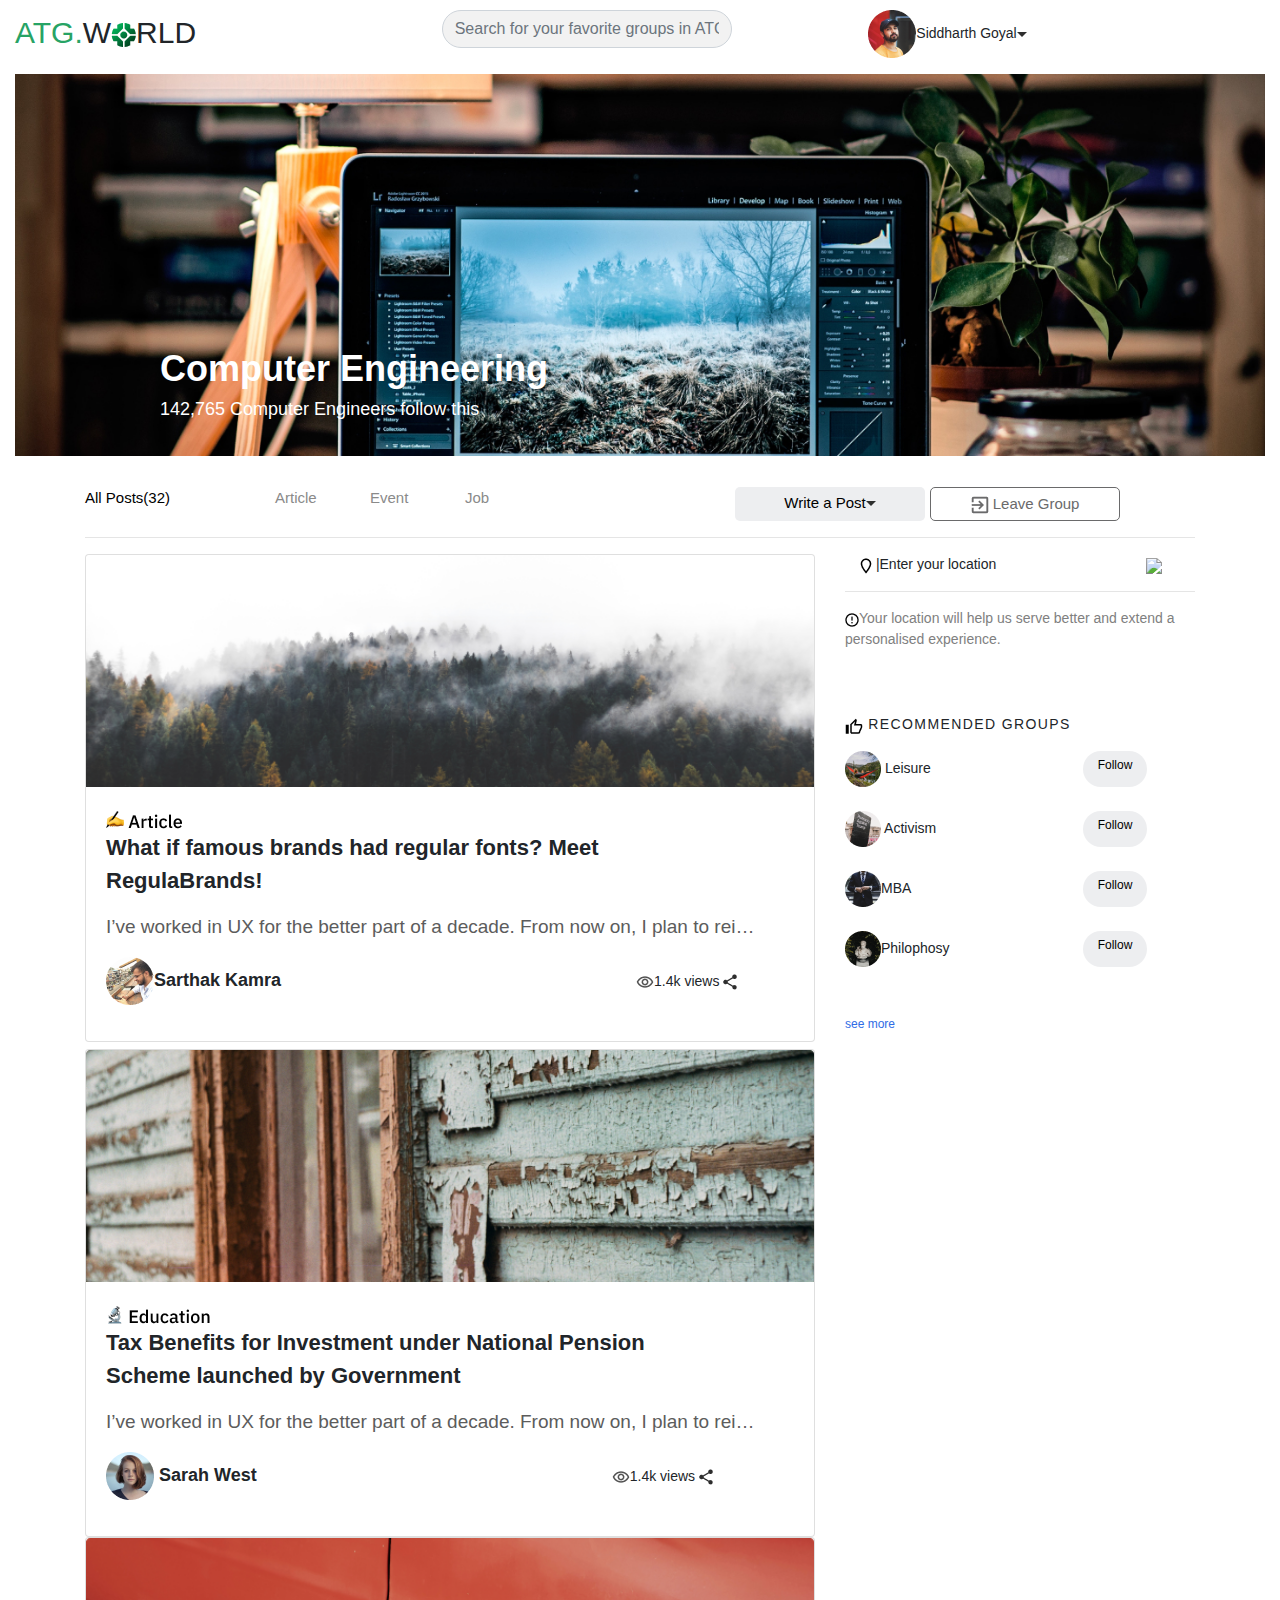
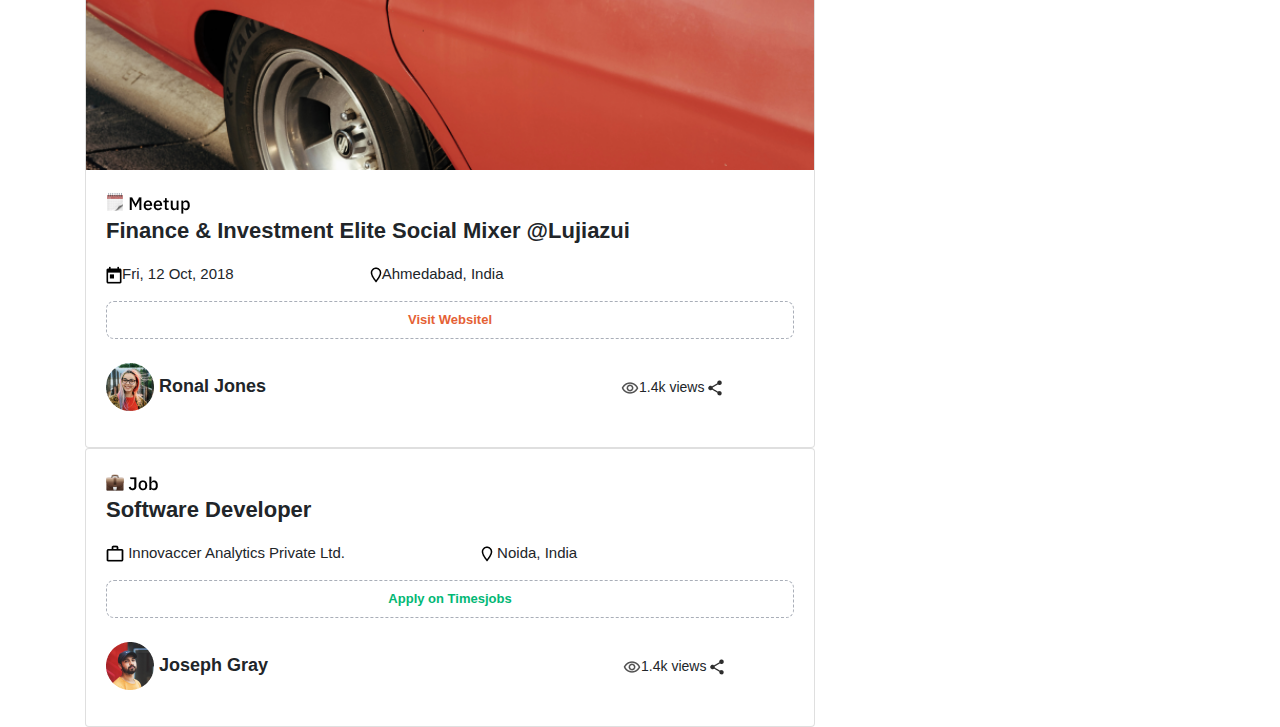
==== 1.html @ 4dee5a4a "ATG project uploading" ====
<!DOCTYPE html>
<html>
<head>
	<title>ATG world</title>
	<style type="text/css">
		.b{
	        position: relative;
	        left: 100px;
	        top: 20px;
	        color:  red;
	    }
	    .mobilephoto{
	    	display:none;
	    }
	    .c{
	    	 
	    	width :106px;
            height :32px;
            font-weight: 700;
            background: #F1F3F5;
            padding: 3px;
            border-radius: 4px;
            
            font-weight: 500
        }
        .d{
        	border: 2px solid red;
        	height: 28px;
        	width: 76px;
        	border-radius: 4px;
        	margin-top: 
        	margin-left;
        }
        .f{
        	 position: relative;
    border: 2px solid white;
    width: 100px;
    height: 40px;
    top: left:;
    top: -219px;
    left: 256px;
    color: white;
    border-radius: 4px;
    padding: 4px;
    font-weight: 500
        }
        .g{
        	height: 36px;
            width: 42px;
            background: #EDEEF0;
             
             
        }
        .g1{
        	     height: 36px;
    width: 82px;
    background: #EDEEF0;
    margin-top: -56px;
    margin-left: 247px;
    border-radius: 4px;
        	 

        }
        .h{
        	border:0.7px dashed #A9AEB8;
        	border-radius: 8px;
        	color: #E56135;
        	font-size: 13px;
        	font-weight: 600;
        	padding: 8px;
        }
	    @media(max-width: 724px){
          .mobilephoto{
            display: block;
          }
          .webphoto{
            display: none;
          }
        }  
	</style>

	<link rel="stylesheet" href="https://stackpath.bootstrapcdn.com/bootstrap/4.3.1/css/bootstrap.min.css">
  <link
    rel="stylesheet"
    href="https://cdnjs.cloudflare.com/ajax/libs/animate.css/4.1.1/animate.min.css"
  />
	 <link rel="stylesheet"  href="https://stackpath.bootstrapcdn.com/font-awesome/4.7.0/css/font-awesome.min.css">
	<link rel="stylesheet" href="https://stackpath.bootstrapcdn.com/bootstrap/4.3.1/css/bootstrap.min.css" integrity="sha384-ggOyR0iXCbMQv3Xipma34MD+dH/1fQ784/j6cY/iJTQUOhcWr7x9JvoRxT2MZw1T" crossorigin="anonymous">

    <script src="https://code.jquery.com/jquery-3.3.1.slim.min.js" integrity="sha384-q8i/X+965DzO0rT7abK41JStQIAqVgRVzpbzo5smXKp4YfRvH+8abtTE1Pi6jizo" crossorigin="anonymous"></script>
    <script src="https://cdnjs.cloudflare.com/ajax/libs/popper.js/1.14.7/umd/popper.min.js" integrity="sha384-UO2eT0CpHqdSJQ6hJty5KVphtPhzWj9WO1clHTMGa3JDZwrnQq4sF86dIHNDz0W1" crossorigin="anonymous"></script>
    <script src="https://stackpath.bootstrapcdn.com/bootstrap/4.3.1/js/bootstrap.min.js" integrity="sha384-JjSmVgyd0p3pXB1rRibZUAYoIIy6OrQ6VrjIEaFf/nJGzIxFDsf4x0xIM+B07jRM" crossorigin="anonymous"></script>

    <meta name="viewport" content="width=device-width, initial-scale=1, shrink-to-fit=no">
    <link rel="stylesheet" href="https://stackpath.bootstrapcdn.com/bootstrap/4.3.1/css/bootstrap.min.css"><!---boot strp link,,,always use this ,,calling bootstrap link-->
</head>
<body>
	<div class="container-fluid webphoto" style="margin-top: 10px">
		<div class="row">

			<div class="col-md-4">
				<p style="font-size: 30px"><span style="color: #27A365;font-weight: 100px">ATG.</span>W<img src="image/Union 1.png">RLD</p>
			</div>
			<div class="col-md-3"  >
				<form>
                    <div class="form-group"  >
                        <input type="text" name="" placeholder="Search for your favorite groups in ATG" class="form-control" style="background: #F2F2F2;border-radius: 21px;color: #5C5C5C;">
                    </div>
                </form>        
			</div>
			<div class="col-md-1"></div>
			<div class="col-md-4">
				 <p style="font-size:14px;font-weight: 500"><img src="image/ph7.png">Siddharth Goyal<img src="image/drop.png"></p>
			</div>
		</div>
	</div>

<div class="container-fluid "><!---border--->
       
        <img src="image/Rectangle 2.jpg" style="width: 100%" class="webphoto" >
        <img src="image/Rectanglemobile.jpg" style="height: 250px;width: 100% ;"class="mobilephoto">
        <p class="webphoto" style="color: white;margin-top: -114px;margin-left: 145px; "> <span style="font-size:36px;font-weight: 700">Computer Engineering</span> <br><span style="font-size:18px;font-weight: 400"> 142,765 Computer Engineers follow this</span></p>
        
</div>  
<!---mobilephot---->
<p class="mobilephoto" style="color:white;margin-top: -85px;margin-left: 20px"><span style="font-size:18px;font-weight: 700">Computer Engineering</span> <br><span style="font-size:9px;font-weight: 400"> 142,765 Computer Engineers follow this</span>
</p>
<div class="mobilephoto f" style="">Join Group</div>


</div>
<br><br>
<div class="container webphoto">  <!--desktop site view-->
	<div class="row" style="font-size: 15px;font-weight: 400;color: #8A8A8A">
		 
		<div class="col-md-2" style="color: black">All Posts(32)</div>  
        <div class="col-md-1">Article  </div>
		<div class="col-md-1">Event</div>
		<div class="col-md-1">Job</div>
		<div class="col-md-2"></div>
		<div class="col-md-2" style="border-radius: 5px ;padding:5px;background: #EDEEF0;color: black;font-weight: 500;text-align: center;">
		       Write a Post<img src="image/drop.png">
		</div>
		<div class="col-md-1"></div>
		<div class="col-md-2" style= "border: 1px solid #6A6A6B;border-radius: 5px ;color: #6A6A6B;font-weight: 500;padding:5px;margin-left: -90px;text-align: center;">
			<img src="image/arrow.png"> Leave Group
		</div>
		 
	</div>
	<hr>
</div> 

<!---mobile view--->
<div class="container">
	<div class="row">
		<div class="col-md-8">
			<div class="col-md-2"><p class="mobilephoto"><span style="font-weight: 700;margin-left: 10px">Post(336)</span><span class="c" >Filter:All  <img src="image/drop.png"></span></p> 
		    </div>
		      
		</div>
		 
		 
	</div>	 
</div>
<!---mobile view end-->

<div class="container webphoto">
	<div class="row">
		<div class="col-md-8">
			<div class="card" style="border:1px  solid groove;">
				<img src="image/mnt.png">
				<div class="card-body">
					<img src="image/Article.png">
					<p style="font-weight: 600;font-size: 22px;">What if famous brands had regular fonts? Meet<br> RegulaBrands!</p>
					<p style="font-size: 19px;color: #5C5C5C;">I’ve worked in UX for the better part of a decade. From now on, I plan to rei…</p>
					<p style="font-weight: 600;font-size: 18px"><img src="image/sarthak.png">Sarthak Kamra<span style="font-weight: 300;font-size: 14px;    margin-left: 355px"><img src="image/eye.png">1.4k views <img src="image/share.png"></span> 


				</div>
			</div>
		</div>
		<!----enter location--->
		<div class="col-md-4">
			<div class="col-md-12" style="font-weight: 500;font-size: 14px"><img src="image/loc.png"> |Enter your location<img src="image/Write.png" style="margin-left: 150px"></div><hr>
			<p style="font-weight: 400;color: grey;font-size: 14px"><img src="image/1.png">Your location will help us serve better and extend a personalised experience.</p>
			<br><br>
			<p style="font-weight: 400;font-size: 14px;letter-spacing: 0.1em;"><img src="image/2.png"> RECOMMENDED GROUPS</p>
			<div class="row">
				<div class="col-md-8" style="font-weight: normal;font-size: 14px"><img src="image/3.png"> Leisure </div>
				<div class="col-md-2" style="border-radius: 50px ;padding:5px;background:  #EDEEF0;color: black;font-weight: 400;text-align: center;font-size: 12px">Follow</div>

			</div><br>
			<div class="row">
				<div class="col-md-8" style="font-weight: normal;font-size: 14px"><img src="image/8.png">  Activism </div>
				<div class="col-md-2" style="border-radius: 50px ;padding:5px;background:  #EDEEF0;color: black;font-weight: 400;text-align: center;font-size: 12px">Follow</div>

			</div><br>
			<div class="row">
				<div class="col-md-8" style="font-weight: normal;font-size: 14px"><img src="image/5.png">MBA</div>
				<div class="col-md-2" style="border-radius: 50px ;padding:5px;background:  #EDEEF0;color: black;font-weight: 400;text-align: center;font-size: 12px">Follow</div>

			</div><BR>
			<div class="row">
				<div class="col-md-8" style="font-weight: normal;font-size: 14px"><img src="image/4.png">Philophosy</div>
				<div class="col-md-2" style="border-radius: 50px ;padding:5px;background:  #EDEEF0;color: black;font-weight: 400;text-align: center;font-size: 12px">Follow</div>

			</div><br><br>
			<p style="color:#2F6CE5;font-size: 12px">see more</p>

			 

		</div>


	</div>
</div> 
<!--mobileview start-->
<div class="container mobilephoto ">
	<div class="row">
		<div class="col-md-8">
			<div class="card" style=" ;">
				<img src="image/mnt.png">
				<div class="card-body">
					<img src="image/Article.png">
					<p style="font-weight: 600;font-size: 22px;">What if famous brands had regular fonts? Meet<br> RegulaBrands!</p>
					<p style="font-size: 19px;color: #5C5C5C;">I’ve worked in UX for the better part of a decade. From now on, I plan to rei…</p>
					<p style="font-weight: 600;font-size: 18px"><img src="image/sarthak.png">Sarthak Kamra<span style="font-weight: 300;font-size: 14px;    margin-left: 200px"><img src="image/eye.png">1.4k views <img src="image/share.png"></span> 


				</div>
			</div>
		</div>
	</div>
</div> 
<!--mobile view end---->


<div class="container webphoto">
	<div class="row">
		<div class="col-md-8">
			<div class="card" style="border:1px  solid groove;">
				<img src="image/img1.png">
				<div class="card-body">
					<img src="image/Education.png">
					<p style="font-weight: 600;font-size: 22px;"> Tax Benefits for Investment under National Pension<br> Scheme launched by Government</p>
					<p style="font-size: 19px;color: #5C5C5C;"> I’ve worked in UX for the better part of a decade. From now on, I plan to rei…</p>
					<p style="font-weight: 600;font-size: 18px"><img src="image/ph1.png"> Sarah West<span style="font-weight: 300;font-size: 14px;    margin-left: 355px"><img src="image/eye.png">1.4k views <img src="image/share.png"></span> 


				</div>
			</div>
		</div>
	</div>
</div>  
 
<!--mobileview start-->
<div class="container mobilephoto ">
	<div class="row">
		<div class="col-md-8">
			<div class="card" style=" ;">
				<img src="image/img1.png">
				<div class="card-body">
					<img src="image/Education.png">
					 <p style="font-weight: 600;font-size: 22px;"> Tax Benefits for Investment under National Pension<br> Scheme launched by Government</p>
					<p style="font-size: 19px;color: #5C5C5C;"> I’ve worked in UX for the better part of a decade. From now on, I plan to rei…</p>
					<p style="font-weight: 600;font-size: 18px"><img src="image/ph1.png"> Sarah West<span style="font-weight: 300;font-size: 14px;    margin-left: 200px"><img src="image/eye.png">1.4k views <img src="image/share.png"></span> 


				</div>
			</div>
		</div>
	</div>
</div> 
<!--mobile view end----> 

<div class="container webphoto">
	<div class="row">
		<div class="col-md-8">
			<div class="card" style="border:1px  solid groove;">
				<img src="image/ph2.png">
				<div class="card-body">
					<img src="image/Meetup.png">
					<p style="font-weight: 600;font-size: 22px;">Finance & Investment Elite Social Mixer @Lujiazui</p>
					<p style="font-size: 15px; font-weight: 500"><img src="image/calender.png">Fri, 12 Oct, 2018<span style="margin-left: 136px"><img src="image/loc.png">Ahmedabad, India</span></p>
					<div class="col-md-12 h  " style="text-align: center;";> Visit Websitel </div><br>
					<p style="font-weight: 600;font-size: 18px"><img src="image/ph3.png">  Ronal Jones<span style="font-weight: 300;font-size: 14px;    margin-left: 355px"><img src="image/eye.png">1.4k views <img src="image/share.png"></span> 


				</div>
			</div>
		</div>
	</div>
</div>  
<!---mobile view start-->

<div class="container mobilephoto ">
	<div class="row">
		<div class="col-md-8">
			<div class="card" style=" ;">
				<img src="image/ph2.png">
				<div class="card-body">
					<img src="image/Meetup.png">
					  <p style="font-weight: 600;font-size: 22px;">Finance & Investment Elite Social Mixer @Lujiazui</p>
					<p style="font-size: 15px; font-weight: 500"><img src="image/calender.png">Fri, 12 Oct, 2018<span style="margin-left: 136px"><img src="image/loc.png">Ahmedabad, India</span></p>
					<div class="col-md-12 h  " style="text-align: center;";> Visit Websitel </div><br>



					<p style="font-weight: 600;font-size: 18px"><img src="image/ph3.png">  Ronal Jones<span style="font-weight: 300;font-size: 14px;    margin-left: 200px"><img src="image/eye.png">1.4k views <img src="image/share.png"></span> 


				</div>
			</div>
		</div>
	</div>
</div> 
<!--mobile view end----> 


<div class="container webphoto">
	<div class="row">
		<div class="col-md-8">
			<div class="card" style="border:1px  solid groove;">
				 
				<div class="card-body">
					<img src="image/Job.png">
					<p style="font-weight: 600;font-size: 22px;"> Software Developer</p>
					<p style="font-size: 15px; font-weight: 500"><img src="image/ph6.png"> Innovaccer Analytics Private Ltd.<span style="margin-left: 136px"><img src="image/loc.png"> Noida, India</span></p>
					<div class="col-md-12 h  " style="text-align: center;color: #02B875; ";>  Apply on Timesjobs </div><br>
					<p style="font-weight: 600;font-size: 18px"><img src="image/ph7.png">   Joseph Gray<span style="font-weight: 300;font-size: 14px;    margin-left: 355px"><img src="image/eye.png">1.4k views <img src="image/share.png"></span> </p>


				</div>
			</div>
		</div>
	</div>
</div>

<!---mobile view start-->

<div class="container mobilephoto ">
	<div class="row">
		<div class="col-md-8">
			<div class="card" style=" ">
				<div class="card-body">
					<img src="image/Job.png">
					<p style="font-weight: 600;font-size: 22px;"> Software Developer</p>
					<p style="font-size: 15px; font-weight: 500"><img src="image/ph6.png"> Innovaccer Analytics Private Ltd.<span style="margin-left: 136px"><img src="image/loc.png"> Noida, India</span></p>
					<div class="col-md-12 h  " style="text-align: center;color: #02B875; ";>  Apply on Timesjobs </div><br>
					<p style="font-weight: 600;font-size: 18px"><img src="image/ph7.png">
					    Joseph Gray <span style="font-weight: 300;font-size: 14px;    margin-left: 200px"><img src="image/eye.png">1.4k views <img src="image/share.png"></span></p> 
				</div>
			</div>
		</div>
	</div>
</div> 
<!--mobile view end----> 


 



</body>
</html>
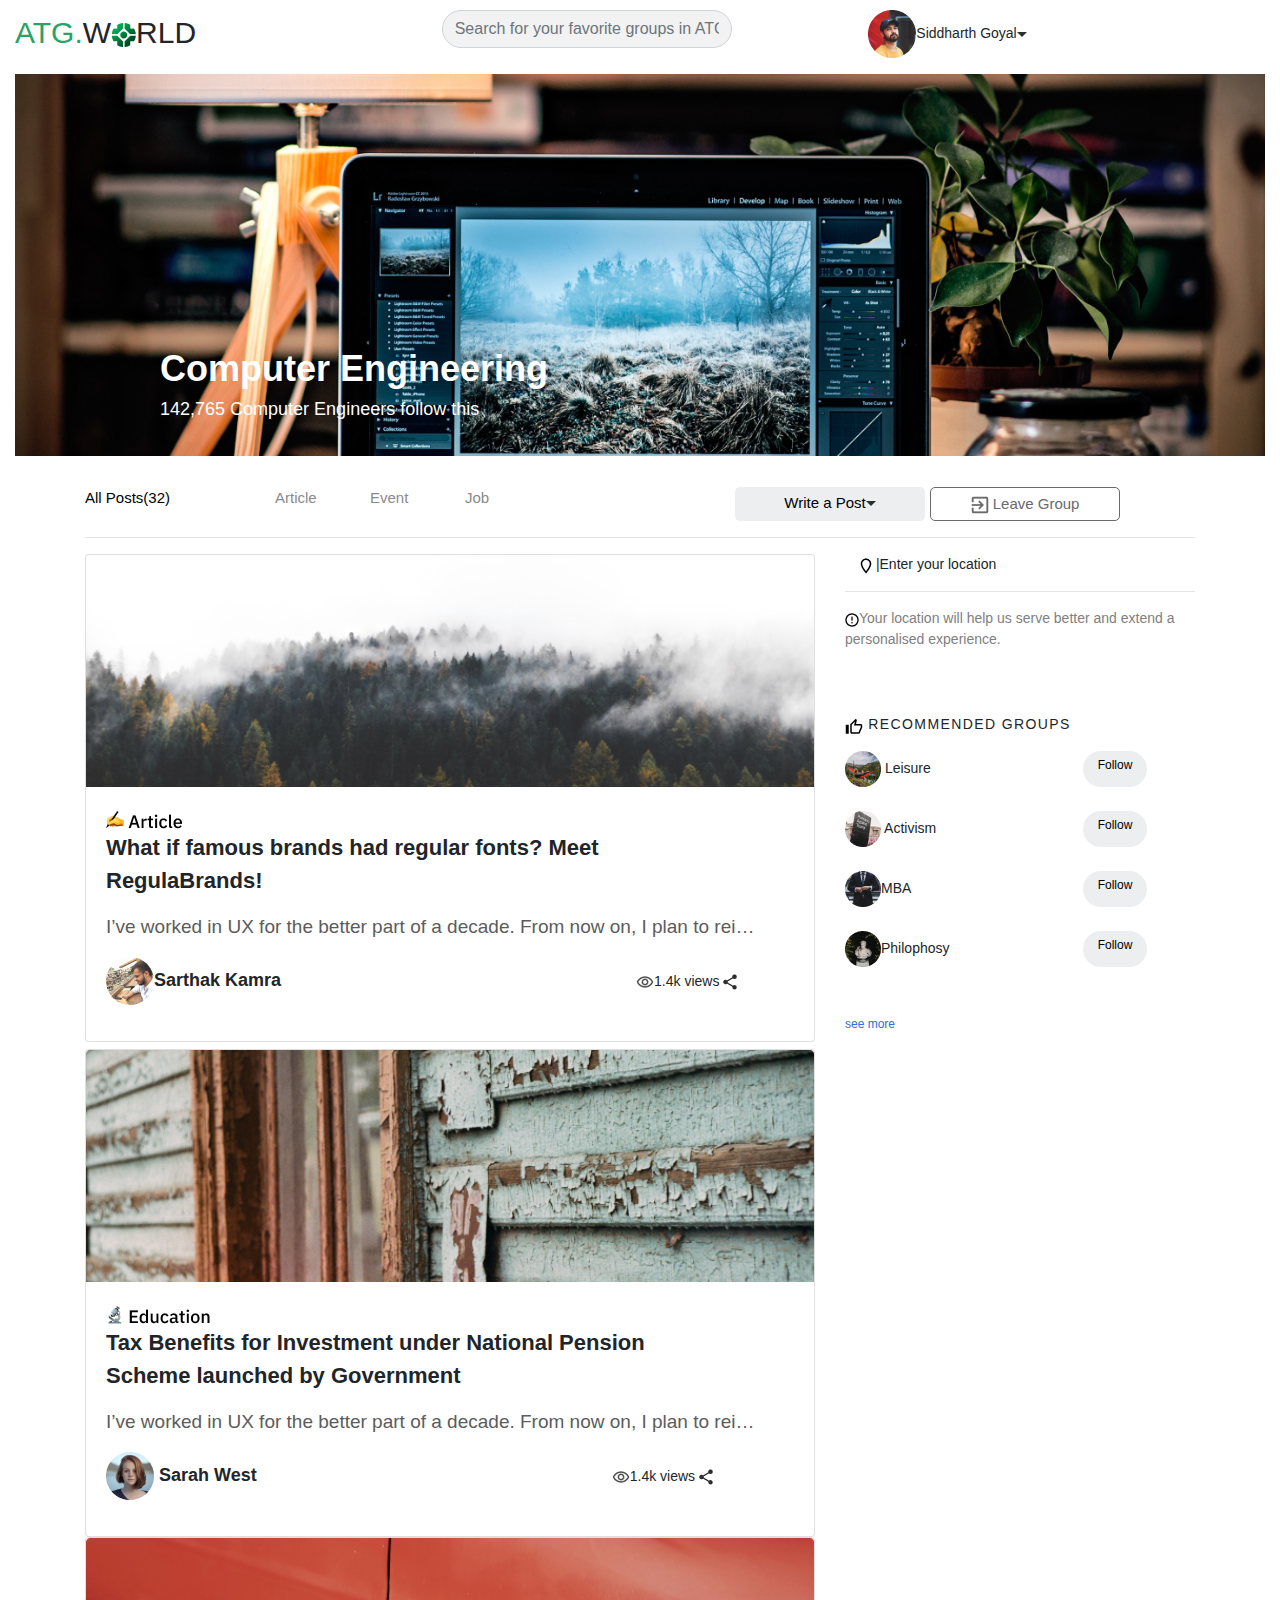
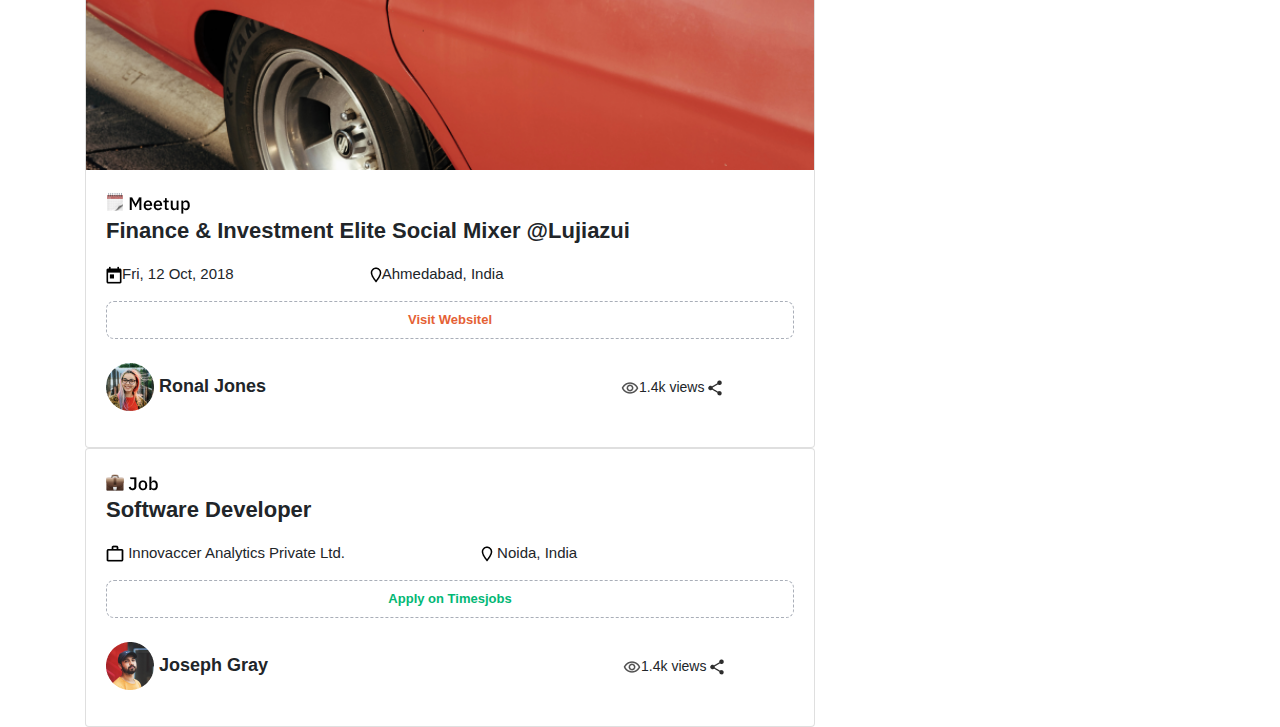
==== commit 3069ea26: "uploading new file to git hub" ====
--- a/1.html
+++ b/1.html
@@ -181,7 +181,7 @@
 		</div>
 		<!----enter location--->
 		<div class="col-md-4">
-			<div class="col-md-12" style="font-weight: 500;font-size: 14px"><img src="image/loc.png"> |Enter your location<img src="image/Write.png" style="margin-left: 150px"></div><hr>
+			<div class="col-md-12" style="font-weight: 500;font-size: 14px"><img src="image/loc.png"> |Enter your location </div><hr>
 			<p style="font-weight: 400;color: grey;font-size: 14px"><img src="image/1.png">Your location will help us serve better and extend a personalised experience.</p>
 			<br><br>
 			<p style="font-weight: 400;font-size: 14px;letter-spacing: 0.1em;"><img src="image/2.png"> RECOMMENDED GROUPS</p>
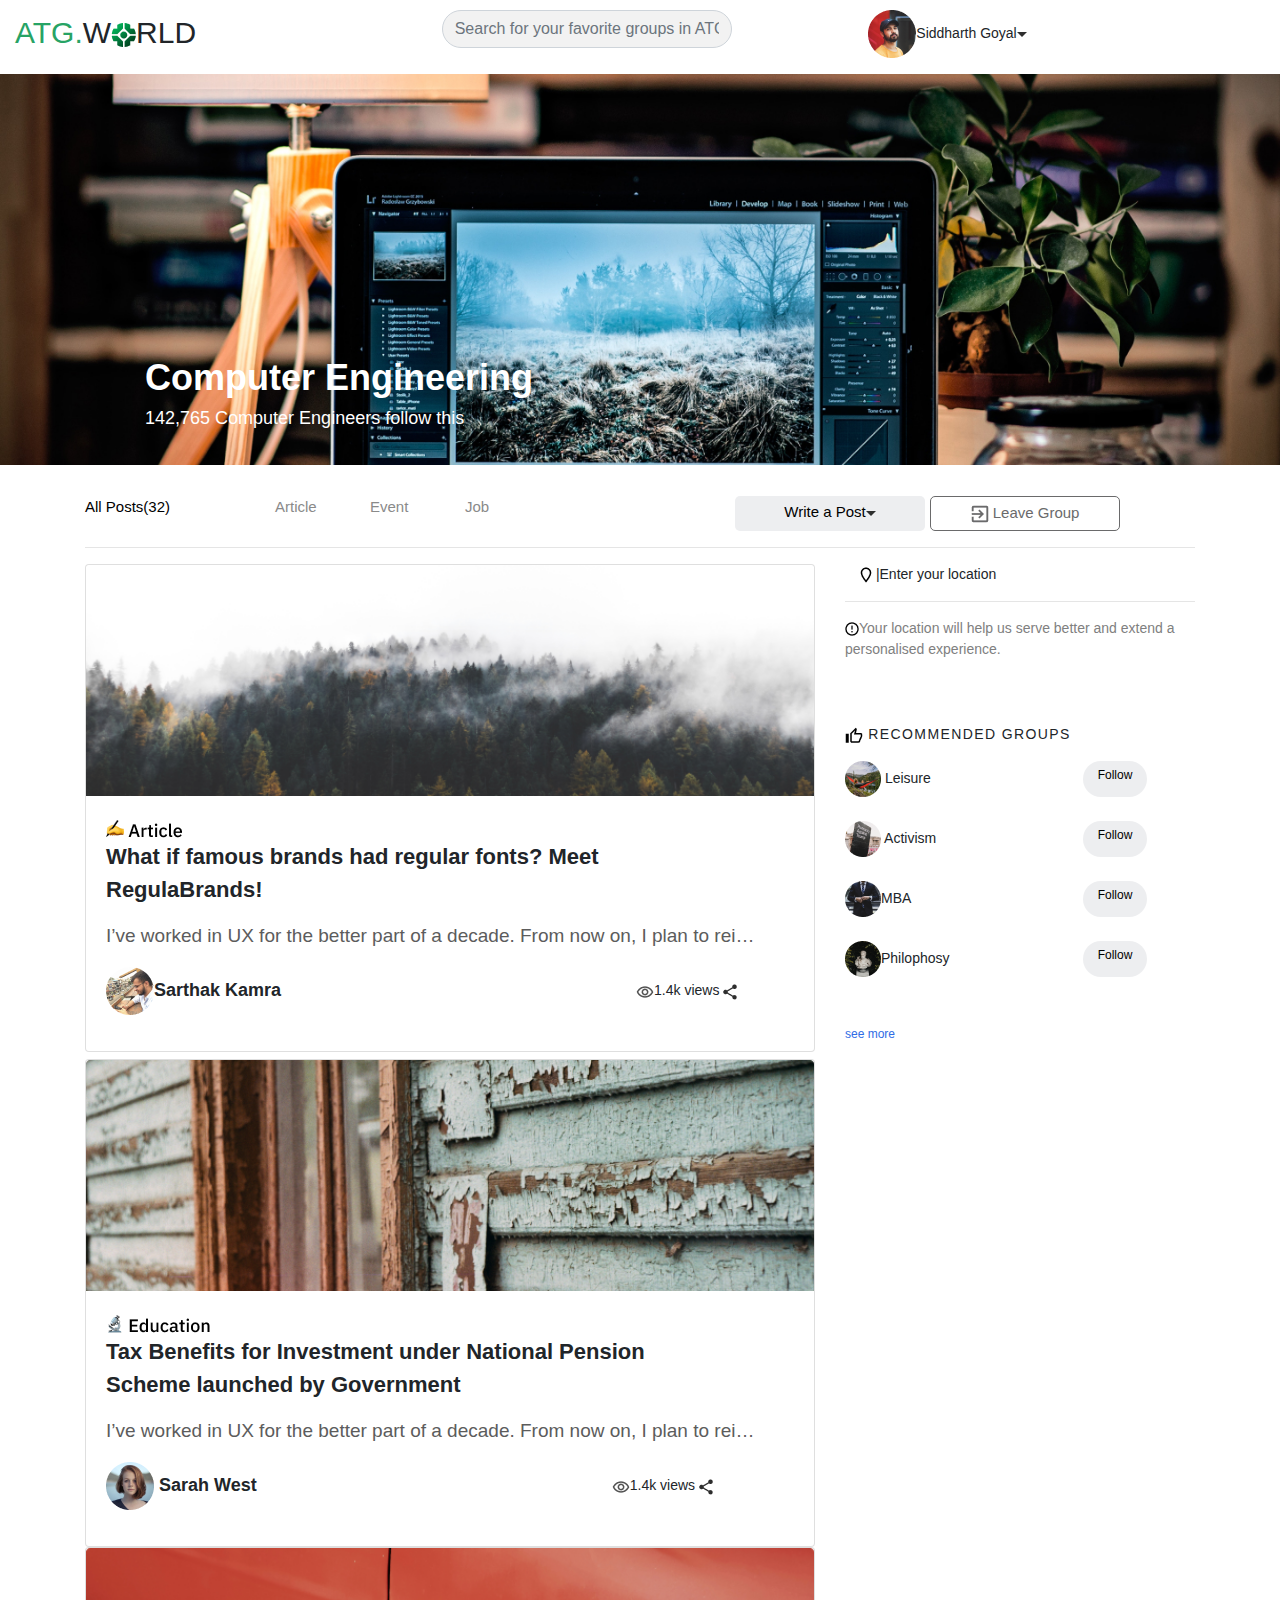
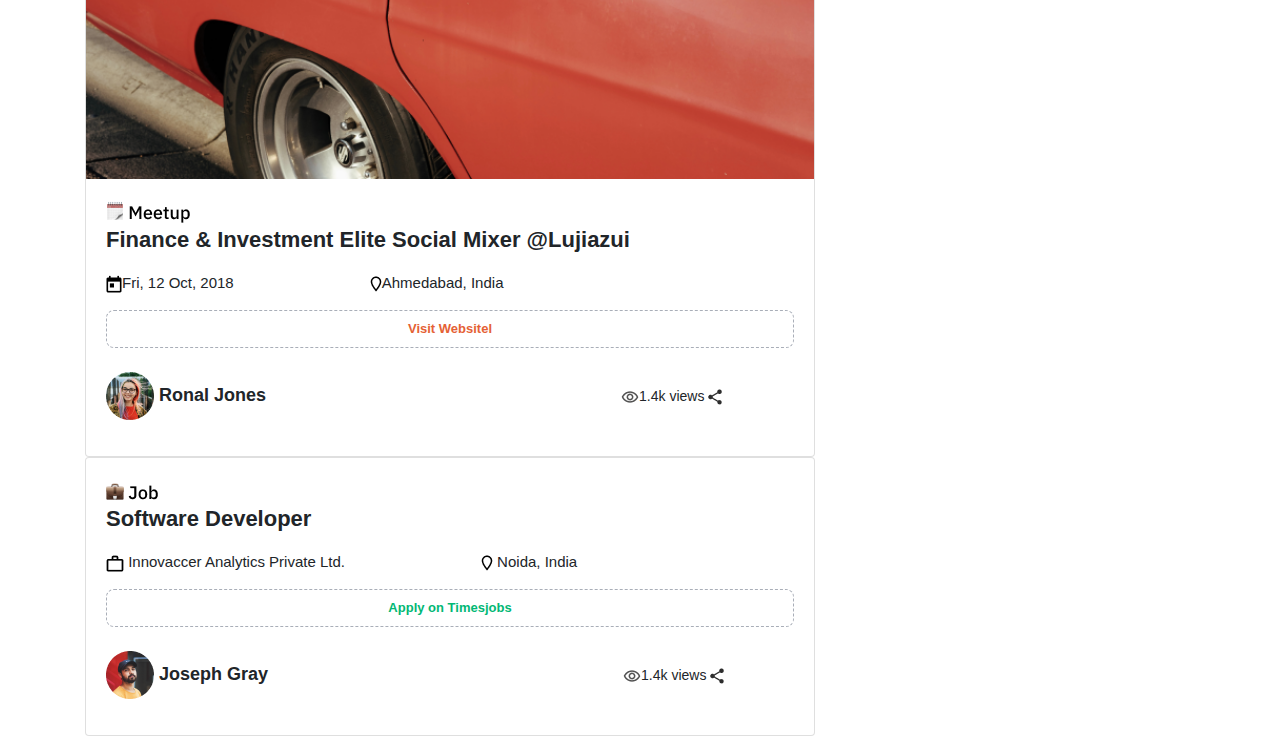
==== commit 235fa993: "uploading new file to git hub" ====
--- a/1.html
+++ b/1.html
@@ -3,6 +3,16 @@
 <head>
 	<title>ATG world</title>
 	<style type="text/css">
+		.box{
+			position: relative;
+		}
+		.w-100 {
+            width: 100%!important;
+        }
+        .d-block {
+             display: block!important;
+        }
+
 		.b{
 	        position: relative;
 	        left: 100px;
@@ -115,20 +125,17 @@
 		</div>
 	</div>
 
-<div class="container-fluid "><!---border--->
-       
-        <img src="image/Rectangle 2.jpg" style="width: 100%" class="webphoto" >
-        <img src="image/Rectanglemobile.jpg" style="height: 250px;width: 100% ;"class="mobilephoto">
-        <p class="webphoto" style="color: white;margin-top: -114px;margin-left: 145px; "> <span style="font-size:36px;font-weight: 700">Computer Engineering</span> <br><span style="font-size:18px;font-weight: 400"> 142,765 Computer Engineers follow this</span></p>
-        
-</div>  
-<!---mobilephot---->
-<p class="mobilephoto" style="color:white;margin-top: -85px;margin-left: 20px"><span style="font-size:18px;font-weight: 700">Computer Engineering</span> <br><span style="font-size:9px;font-weight: 400"> 142,765 Computer Engineers follow this</span>
-</p>
-<div class="mobilephoto f" style="">Join Group</div>
-
-
-</div>
+ <div class="box">
+		<img class="webphoto " src="image/Rectangle 2.jpg" width="100%">
+		<img src="image/Rectanglemobile.jpg" style="height: 250px;width: 100% ;"class="mobilephoto">
+		<p class="webphoto" style="color: white;margin-top: -114px;margin-left: 145px; "> <span style="font-size:36px;font-weight: 700">Computer Engineering</span> <br><span style="font-size:18px;font-weight: 400"> 142,765 Computer Engineers follow this</span></p>
+		<p class="mobilephoto" style="color:white;margin-top: -85px;margin-left: 20px"><span style="font-size:18px;font-weight: 700">Computer Engineering</span> <br><span style="font-size:9px;font-weight: 400"> 142,765 Computer Engineers follow this</span>
+		</p>
+		<div class="mobilephoto f" style=""> <span data-toggle="modal" data-target="#aa">Join Group</span></div>
+
+		 
+		 
+    </div>
 <br><br>
 <div class="container webphoto">  <!--desktop site view-->
 	<div class="row" style="font-size: 15px;font-weight: 400;color: #8A8A8A">
@@ -215,23 +222,16 @@
 	</div>
 </div> 
 <!--mobileview start-->
-<div class="container mobilephoto ">
-	<div class="row">
-		<div class="col-md-8">
-			<div class="card" style=" ;">
-				<img src="image/mnt.png">
-				<div class="card-body">
-					<img src="image/Article.png">
-					<p style="font-weight: 600;font-size: 22px;">What if famous brands had regular fonts? Meet<br> RegulaBrands!</p>
+ <!--mobile view-->
+    <div class="box mobilephoto">
+    	<img src="image/mnt.png" width="100%">
+    </div>
+    <span class="mobilephoto" style="padding: 10px">
+    	<img src="image/Article.png"><p style="font-weight: 600;font-size: 22px;">What if famous brands had regular fonts? Meet<br> RegulaBrands!</p>
 					<p style="font-size: 19px;color: #5C5C5C;">I’ve worked in UX for the better part of a decade. From now on, I plan to rei…</p>
-					<p style="font-weight: 600;font-size: 18px"><img src="image/sarthak.png">Sarthak Kamra<span style="font-weight: 300;font-size: 14px;    margin-left: 200px"><img src="image/eye.png">1.4k views <img src="image/share.png"></span> 
-
-
-				</div>
-			</div>
-		</div>
-	</div>
-</div> 
+					<p style="font-weight: 600;font-size: 18px"><img src="image/sarthak.png">Sarthak Kamra<span style="font-weight: 300;font-size: 14px;    margin-left: 61px"><img src="image/eye.png">1.4k views <img src="image/share.png"></span>
+    </span></p></span>
+	<!---end mobile view-->
 <!--mobile view end---->
 
 
@@ -253,25 +253,18 @@
 	</div>
 </div>  
  
-<!--mobileview start-->
-<div class="container mobilephoto ">
-	<div class="row">
-		<div class="col-md-8">
-			<div class="card" style=" ;">
-				<img src="image/img1.png">
-				<div class="card-body">
-					<img src="image/Education.png">
-					 <p style="font-weight: 600;font-size: 22px;"> Tax Benefits for Investment under National Pension<br> Scheme launched by Government</p>
-					<p style="font-size: 19px;color: #5C5C5C;"> I’ve worked in UX for the better part of a decade. From now on, I plan to rei…</p>
-					<p style="font-weight: 600;font-size: 18px"><img src="image/ph1.png"> Sarah West<span style="font-weight: 300;font-size: 14px;    margin-left: 200px"><img src="image/eye.png">1.4k views <img src="image/share.png"></span> 
-
-
-				</div>
-			</div>
-		</div>
-	</div>
-</div> 
-<!--mobile view end----> 
+ <!--mobileview start-->
+ <div class="box mobilephoto">
+		<img src="image/img1.png" width="100%">
+ </div>
+	 <span class="mobilephoto" style="padding: 10px">
+	    <img src="image/Education.png">
+	    <p style="font-weight: 600;font-size: 22px;"> Tax Benefits for Investment under National Pension<br> Scheme launched by Government</p>
+		<p style="font-size: 19px;color: #5C5C5C;"> I’ve worked in UX for the better part of a decade. From now on, I plan to rei…</p>
+		<p style="font-weight: 600;font-size: 18px"><img src="image/ph1.png"> Sarah West<span style="font-weight: 300;font-size: 14px;    margin-left: 61px"><img src="image/eye.png">1.4k views <img src="image/share.png"></span> 
+	</span></p></span>				
+
+<!--mobile view end---->  
 
 <div class="container webphoto">
 	<div class="row">
@@ -291,31 +284,19 @@
 		</div>
 	</div>
 </div>  
-<!---mobile view start-->
-
-<div class="container mobilephoto ">
-	<div class="row">
-		<div class="col-md-8">
-			<div class="card" style=" ;">
-				<img src="image/ph2.png">
-				<div class="card-body">
-					<img src="image/Meetup.png">
-					  <p style="font-weight: 600;font-size: 22px;">Finance & Investment Elite Social Mixer @Lujiazui</p>
-					<p style="font-size: 15px; font-weight: 500"><img src="image/calender.png">Fri, 12 Oct, 2018<span style="margin-left: 136px"><img src="image/loc.png">Ahmedabad, India</span></p>
-					<div class="col-md-12 h  " style="text-align: center;";> Visit Websitel </div><br>
-
-
-
-					<p style="font-weight: 600;font-size: 18px"><img src="image/ph3.png">  Ronal Jones<span style="font-weight: 300;font-size: 14px;    margin-left: 200px"><img src="image/eye.png">1.4k views <img src="image/share.png"></span> 
-
-
-				</div>
-			</div>
-		</div>
-	</div>
-</div> 
-<!--mobile view end----> 
-
+ <!---mobile view start-->
+
+ <div class="box mobilephoto">
+	<img src="image/ph2.png" width="100%">
+</div>
+<span class="mobilephoto" style="padding: 10px">    
+	<img src="image/Meetup.png">
+    <p style="font-weight: 600;font-size: 22px;">Finance & Investment Elite Social Mixer @Lujiazui</p>
+    <p style="font-size: 15px; font-weight: 500"><img src="image/calender.png">Fri, 12 Oct, 2018<span style="margin-left: 136px"><img src="image/loc.png">Ahmedabad, India</span></p>
+    <div class="col-md-12 h  " style="text-align: center;";> Visit Websitel </div><br>
+    <p style="font-weight: 600;font-size: 18px"><img src="image/ph3.png">  Ronal Jones<span style="font-weight: 300;font-size: 14px;    margin-left: 61px"><img src="image/eye.png">1.4k views <img src="image/share.png"></span> 
+</span></p></span>
+<!--mobile view end---->
 
 <div class="container webphoto">
 	<div class="row">
@@ -336,26 +317,18 @@
 	</div>
 </div>
 
-<!---mobile view start-->
-
-<div class="container mobilephoto ">
-	<div class="row">
-		<div class="col-md-8">
-			<div class="card" style=" ">
-				<div class="card-body">
-					<img src="image/Job.png">
-					<p style="font-weight: 600;font-size: 22px;"> Software Developer</p>
-					<p style="font-size: 15px; font-weight: 500"><img src="image/ph6.png"> Innovaccer Analytics Private Ltd.<span style="margin-left: 136px"><img src="image/loc.png"> Noida, India</span></p>
-					<div class="col-md-12 h  " style="text-align: center;color: #02B875; ";>  Apply on Timesjobs </div><br>
-					<p style="font-weight: 600;font-size: 18px"><img src="image/ph7.png">
-					    Joseph Gray <span style="font-weight: 300;font-size: 14px;    margin-left: 200px"><img src="image/eye.png">1.4k views <img src="image/share.png"></span></p> 
-				</div>
-			</div>
-		</div>
-	</div>
-</div> 
+ <!---mobile view start-->
+
+ <span class="mobilephoto" style="padding: 10px"> 
+	<img src="image/Job.png">
+	<p style="font-weight: 600;font-size: 22px;"> Software Developer</p>
+	<p style="font-size: 15px; font-weight: 500"><img src="image/ph6.png"> Innovaccer Analytics Private Ltd.<span style="margin-left: 136px"><img src="image/loc.png"> Noida, India</span></p>
+	<div class="col-md-12 h  " style="text-align: center;color: #02B875; ";>  Apply on Timesjobs </div><br>
+	<p style="font-weight: 600;font-size: 18px"><img src="image/ph7.png">
+    Joseph Gray <span style="font-weight: 300;font-size: 14px;    margin-left: 61px"><img src="image/eye.png">1.4k views <img src="image/share.png"></span></p> 
+
+</span>
 <!--mobile view end----> 
-
 
  
 
